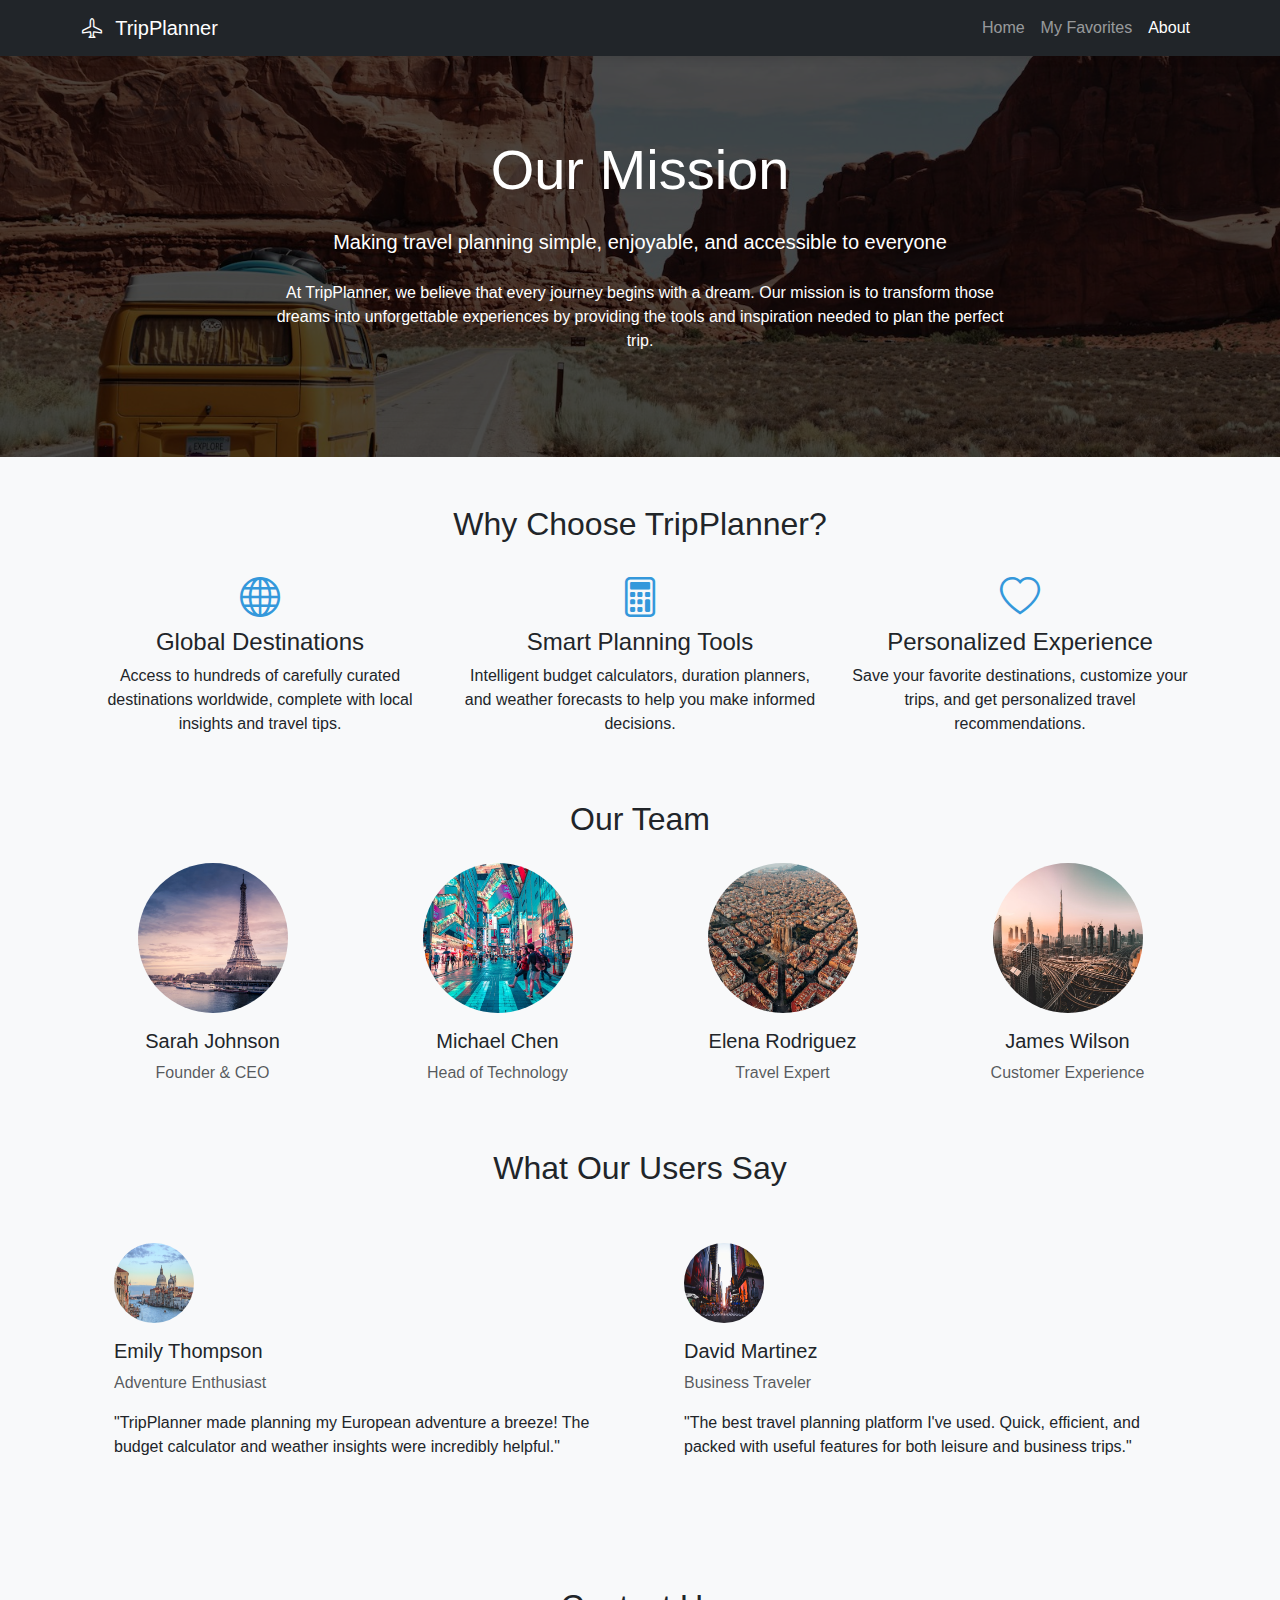
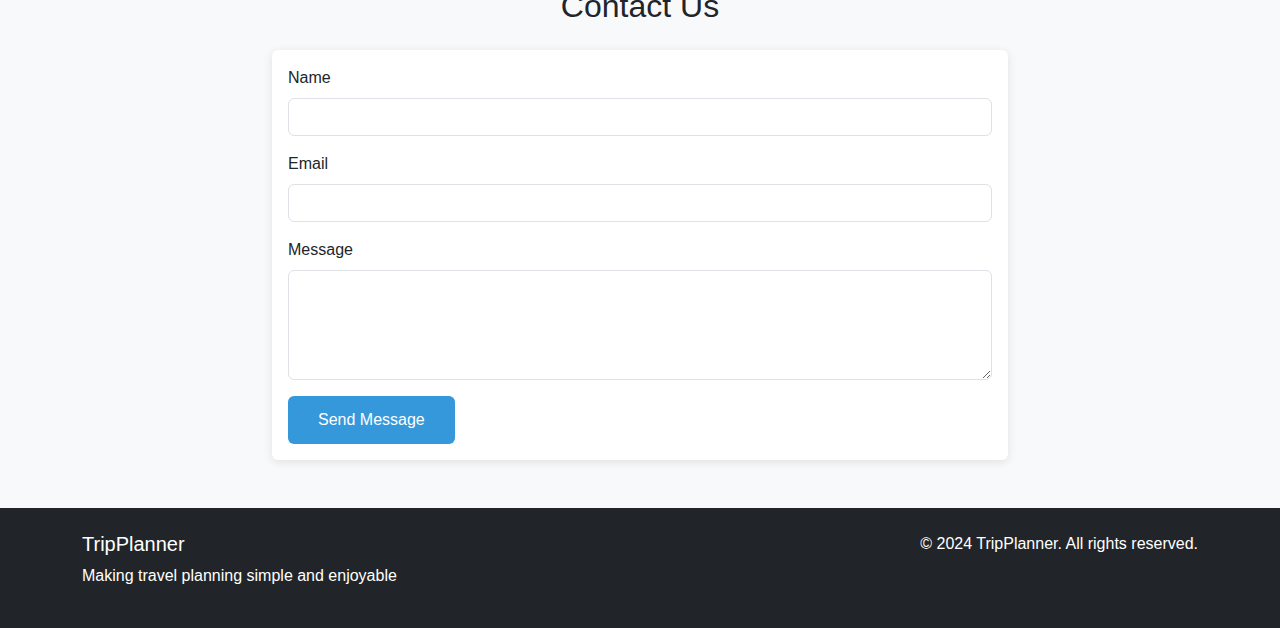
==== about.html @ c799d7e2 "commit" ====
<!DOCTYPE html>
<html lang="en">
<head>
    <meta charset="UTF-8">
    <meta name="viewport" content="width=device-width, initial-scale=1.0">
    <title>About TripPlanner - Your Travel Planning Partner</title>
    <link href="https://cdn.jsdelivr.net/npm/bootstrap@5.3.0/dist/css/bootstrap.min.css" rel="stylesheet">
    <link rel="stylesheet" href="https://cdn.jsdelivr.net/npm/bootstrap-icons@1.7.2/font/bootstrap-icons.css">
    <link rel="stylesheet" href="styles.css">
    <style>
        .feature-icon {
            font-size: 2.5rem;
            color: #3498db;
            margin-bottom: 1rem;
        }
        .team-member img {
            width: 150px;
            height: 150px;
            border-radius: 50%;
            object-fit: cover;
            margin-bottom: 1rem;
        }
        .testimonial {
            background-color: #f8f9fa;
            border-radius: 10px;
            padding: 2rem;
            margin-bottom: 2rem;
        }
        .testimonial img {
            width: 80px;
            height: 80px;
            border-radius: 50%;
            margin-bottom: 1rem;
        }
        .mission-section {
            background: linear-gradient(rgba(0, 0, 0, 0.7), rgba(0, 0, 0, 0.7)),
                        url('images/hero.jpg');
            background-size: cover;
            background-position: center;
            color: white;
            padding: 5rem 0;
            margin-bottom: 3rem;
        }
    </style>
</head>
<body>
    <nav class="navbar navbar-expand-lg navbar-dark bg-dark">
        <div class="container">
            <a class="navbar-brand" href="index.html"><i class="bi bi-airplane"></i> TripPlanner</a>
            <button class="navbar-toggler" type="button" data-bs-toggle="collapse" data-bs-target="#navbarNav">
                <span class="navbar-toggler-icon"></span>
            </button>
            <div class="collapse navbar-collapse" id="navbarNav">
                <ul class="navbar-nav ms-auto">
                    <li class="nav-item"><a class="nav-link" href="index.html">Home</a></li>
                    <li class="nav-item"><a class="nav-link" href="#" id="favoritesBtn">My Favorites</a></li>
                    <li class="nav-item"><a class="nav-link active" href="about.html">About</a></li>
                </ul>
            </div>
        </div>
    </nav>

    <div class="mission-section">
        <div class="container text-center">
            <h1 class="display-4 mb-4">Our Mission</h1>
            <p class="lead mb-4">Making travel planning simple, enjoyable, and accessible to everyone</p>
            <div class="row justify-content-center">
                <div class="col-md-8">
                    <p class="mb-4">At TripPlanner, we believe that every journey begins with a dream. Our mission is to transform those dreams into unforgettable experiences by providing the tools and inspiration needed to plan the perfect trip.</p>
                </div>
            </div>
        </div>
    </div>

    <div class="container my-5">
        <section class="mb-5">
            <h2 class="text-center mb-4">Why Choose TripPlanner?</h2>
            <div class="row g-4">
                <div class="col-md-4">
                    <div class="text-center">
                        <i class="bi bi-globe feature-icon"></i>
                        <h4>Global Destinations</h4>
                        <p>Access to hundreds of carefully curated destinations worldwide, complete with local insights and travel tips.</p>
                    </div>
                </div>
                <div class="col-md-4">
                    <div class="text-center">
                        <i class="bi bi-calculator feature-icon"></i>
                        <h4>Smart Planning Tools</h4>
                        <p>Intelligent budget calculators, duration planners, and weather forecasts to help you make informed decisions.</p>
                    </div>
                </div>
                <div class="col-md-4">
                    <div class="text-center">
                        <i class="bi bi-heart feature-icon"></i>
                        <h4>Personalized Experience</h4>
                        <p>Save your favorite destinations, customize your trips, and get personalized travel recommendations.</p>
                    </div>
                </div>
            </div>
        </section>

        <section class="mb-5">
            <h2 class="text-center mb-4">Our Team</h2>
            <div class="row g-4">
                <div class="col-md-3">
                    <div class="text-center team-member">
                        <img src="images/paris.jpg" alt="Sarah Johnson">
                        <h5>Sarah Johnson</h5>
                        <p class="text-muted">Founder & CEO</p>
                    </div>
                </div>
                <div class="col-md-3">
                    <div class="text-center team-member">
                        <img src="images/tokyo.jpg" alt="Michael Chen">
                        <h5>Michael Chen</h5>
                        <p class="text-muted">Head of Technology</p>
                    </div>
                </div>
                <div class="col-md-3">
                    <div class="text-center team-member">
                        <img src="images/barcelona.jpg" alt="Elena Rodriguez">
                        <h5>Elena Rodriguez</h5>
                        <p class="text-muted">Travel Expert</p>
                    </div>
                </div>
                <div class="col-md-3">
                    <div class="text-center team-member">
                        <img src="images/dubai.jpg" alt="James Wilson">
                        <h5>James Wilson</h5>
                        <p class="text-muted">Customer Experience</p>
                    </div>
                </div>
            </div>
        </section>

        <section class="mb-5">
            <h2 class="text-center mb-4">What Our Users Say</h2>
            <div class="row">
                <div class="col-md-6">
                    <div class="testimonial">
                        <img src="images/venice.jpg" alt="User 1">
                        <h5>Emily Thompson</h5>
                        <p class="text-muted">Adventure Enthusiast</p>
                        <p>"TripPlanner made planning my European adventure a breeze! The budget calculator and weather insights were incredibly helpful."</p>
                    </div>
                </div>
                <div class="col-md-6">
                    <div class="testimonial">
                        <img src="images/newyork.jpg" alt="User 2">
                        <h5>David Martinez</h5>
                        <p class="text-muted">Business Traveler</p>
                        <p>"The best travel planning platform I've used. Quick, efficient, and packed with useful features for both leisure and business trips."</p>
                    </div>
                </div>
            </div>
        </section>

        <section class="mb-5">
            <h2 class="text-center mb-4">Contact Us</h2>
            <div class="row justify-content-center">
                <div class="col-md-8">
                    <div class="card">
                        <div class="card-body">
                            <form id="contactForm">
                                <div class="mb-3">
                                    <label for="name" class="form-label">Name</label>
                                    <input type="text" class="form-control" id="name" required>
                                </div>
                                <div class="mb-3">
                                    <label for="email" class="form-label">Email</label>
                                    <input type="email" class="form-control" id="email" required>
                                </div>
                                <div class="mb-3">
                                    <label for="message" class="form-label">Message</label>
                                    <textarea class="form-control" id="message" rows="4" required></textarea>
                                </div>
                                <button type="submit" class="btn btn-primary">Send Message</button>
                            </form>
                        </div>
                    </div>
                </div>
            </div>
        </section>
    </div>

    <footer class="bg-dark text-white py-4">
        <div class="container">
            <div class="row">
                <div class="col-md-6">
                    <h5>TripPlanner</h5>
                    <p>Making travel planning simple and enjoyable</p>
                </div>
                <div class="col-md-6 text-md-end">
                    <p>© 2024 TripPlanner. All rights reserved.</p>
                </div>
            </div>
        </div>
    </footer>

    <script src="https://cdn.jsdelivr.net/npm/bootstrap@5.3.0/dist/js/bootstrap.bundle.min.js"></script>
    <script>
        document.getElementById('contactForm').addEventListener('submit', function(e) {
            e.preventDefault();
            alert('Thank you for your message! We will get back to you soon.');
            this.reset();
        });
    </script>
</body>
</html>
---- styles.css ----
body {
    font-family: 'Segoe UI', Tahoma, Geneva, Verdana, sans-serif;
    background-color: #f8f9fa;
}

.hero-section {
    background: linear-gradient(rgba(0, 0, 0, 0.6), rgba(0, 0, 0, 0.6)), 
                url('images/hero.jpg');
    background-size: cover;
    background-position: center;
    color: white;
    padding: 100px 0;
    margin-bottom: 30px;
}

.hero-section h1 {
    font-size: 3.5rem;
    font-weight: bold;
    margin-bottom: 20px;
}

.hero-section .lead {
    font-size: 1.5rem;
    margin-bottom: 30px;
}

.search-box {
    backdrop-filter: blur(10px);
    background-color: rgba(255, 255, 255, 0.9) !important;
}

.card {
    border: none;
    box-shadow: 0 2px 10px rgba(0, 0, 0, 0.1);
    transition: transform 0.2s;
}

.card:hover {
    transform: translateY(-5px);
}

.card-title {
    color: #2c3e50;
    margin-bottom: 20px;
}

.card-title i {
    margin-right: 10px;
    color: #3498db;
}

.btn-primary {
    background-color: #3498db;
    border: none;
    padding: 12px 30px;
}

.btn-primary:hover {
    background-color: #2980b9;
}

.navbar {
    box-shadow: 0 2px 10px rgba(0, 0, 0, 0.1);
}

.navbar-brand i {
    margin-right: 8px;
}

.destination-card {
    cursor: pointer;
    margin-bottom: 20px;
    position: relative;
}

.destination-card img {
    height: 200px;
    object-fit: cover;
    width: 100%;
}

.destination-card .favorite-btn {
    position: absolute;
    top: 10px;
    right: 10px;
    background: rgba(255, 255, 255, 0.9);
    border: none;
    border-radius: 50%;
    width: 36px;
    height: 36px;
    display: flex;
    align-items: center;
    justify-content: center;
    cursor: pointer;
    transition: all 0.2s;
}

.destination-card .favorite-btn:hover {
    background: white;
    transform: scale(1.1);
}

.destination-card .favorite-btn i {
    color: #e74c3c;
    font-size: 1.2rem;
}

.view-toggle .btn {
    padding: 0.25rem 0.5rem;
}

.view-toggle .btn.active {
    background-color: #3498db;
    color: white;
}

.list-view .destination-card {
    display: flex;
    margin-bottom: 1rem;
}

.list-view .destination-card img {
    width: 200px;
    height: 150px;
}

.list-view .card-body {
    flex: 1;
}

.weather-info {
    background-color: #f8f9fa;
    padding: 0.5rem;
    border-radius: 4px;
    margin-top: 0.5rem;
}

.weather-info i {
    font-size: 1.2rem;
    margin-right: 0.5rem;
}

footer {
    margin-top: auto;
}

@media (max-width: 768px) {
    .hero-section h1 {
        font-size: 2.5rem;
    }
    
    .hero-section .lead {
        font-size: 1.2rem;
    }

    .list-view .destination-card {
        flex-direction: column;
    }

    .list-view .destination-card img {
        width: 100%;
        height: 200px;
    }
}
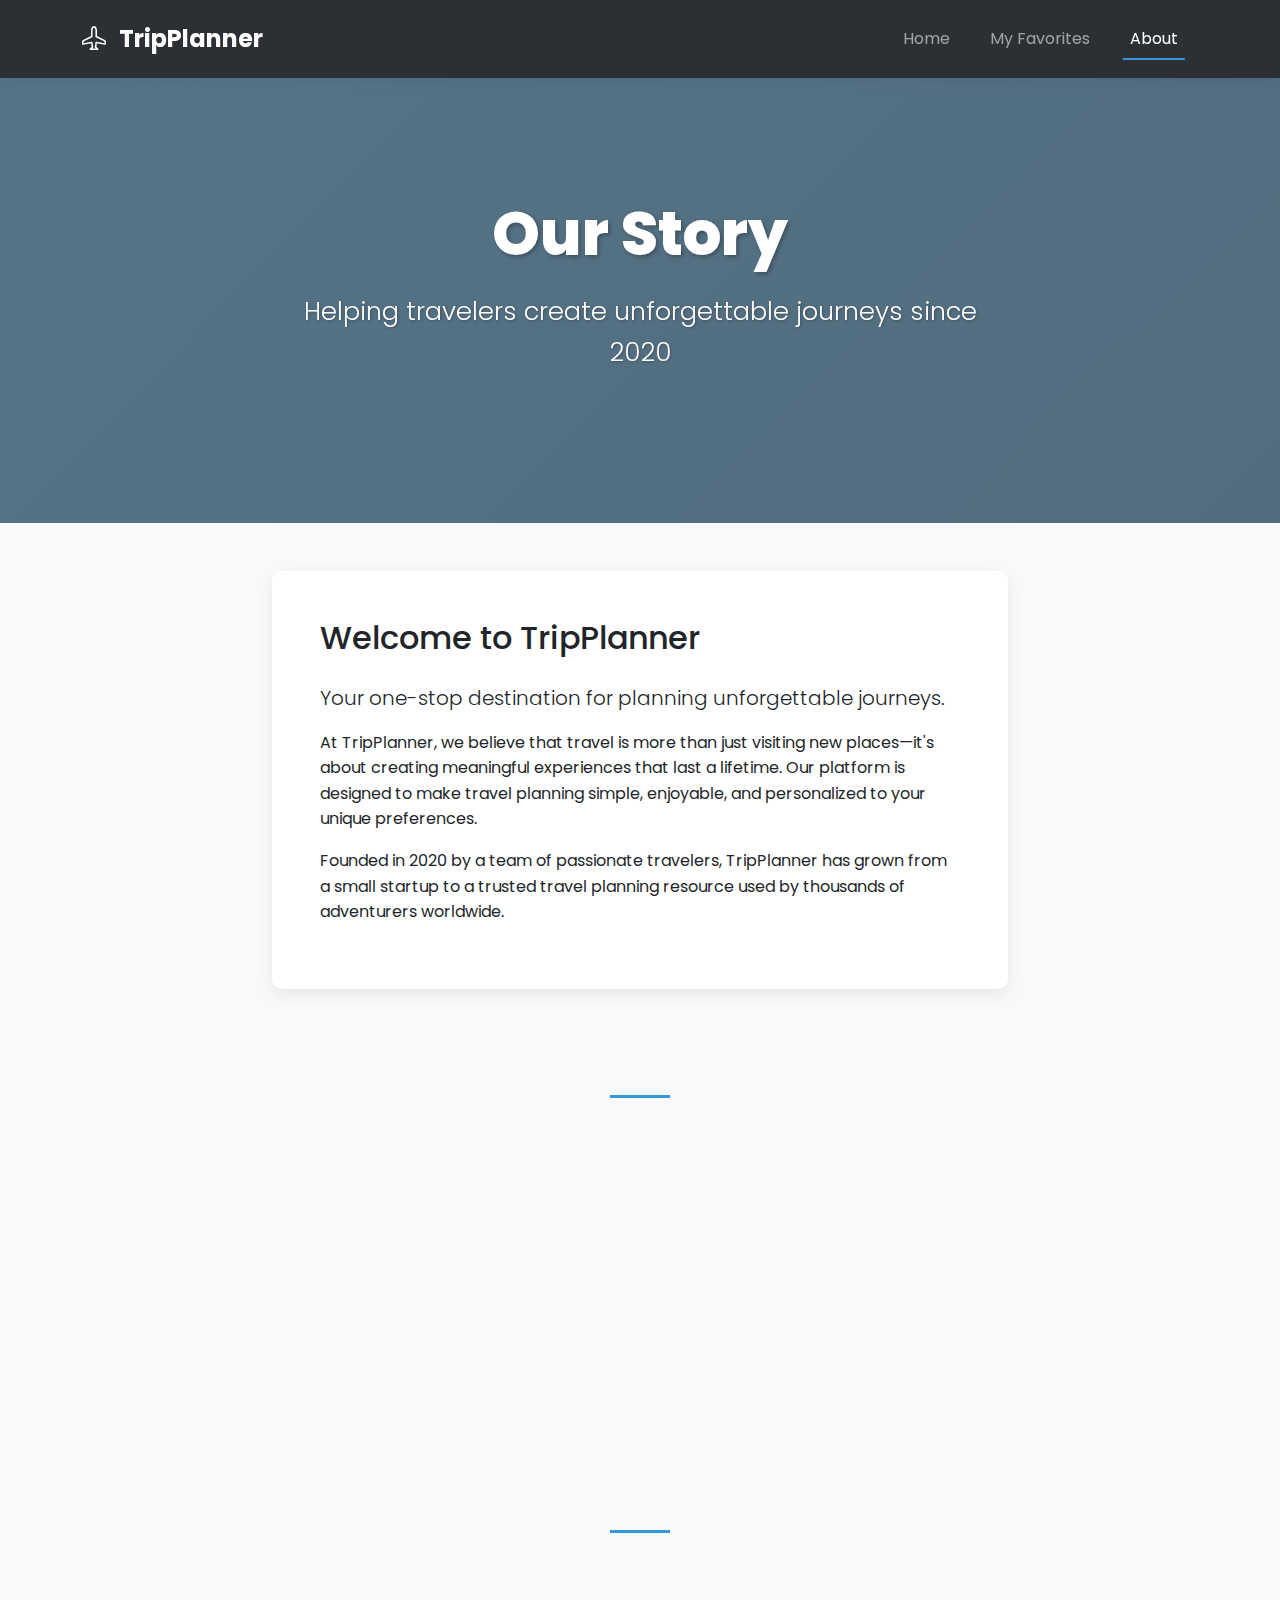
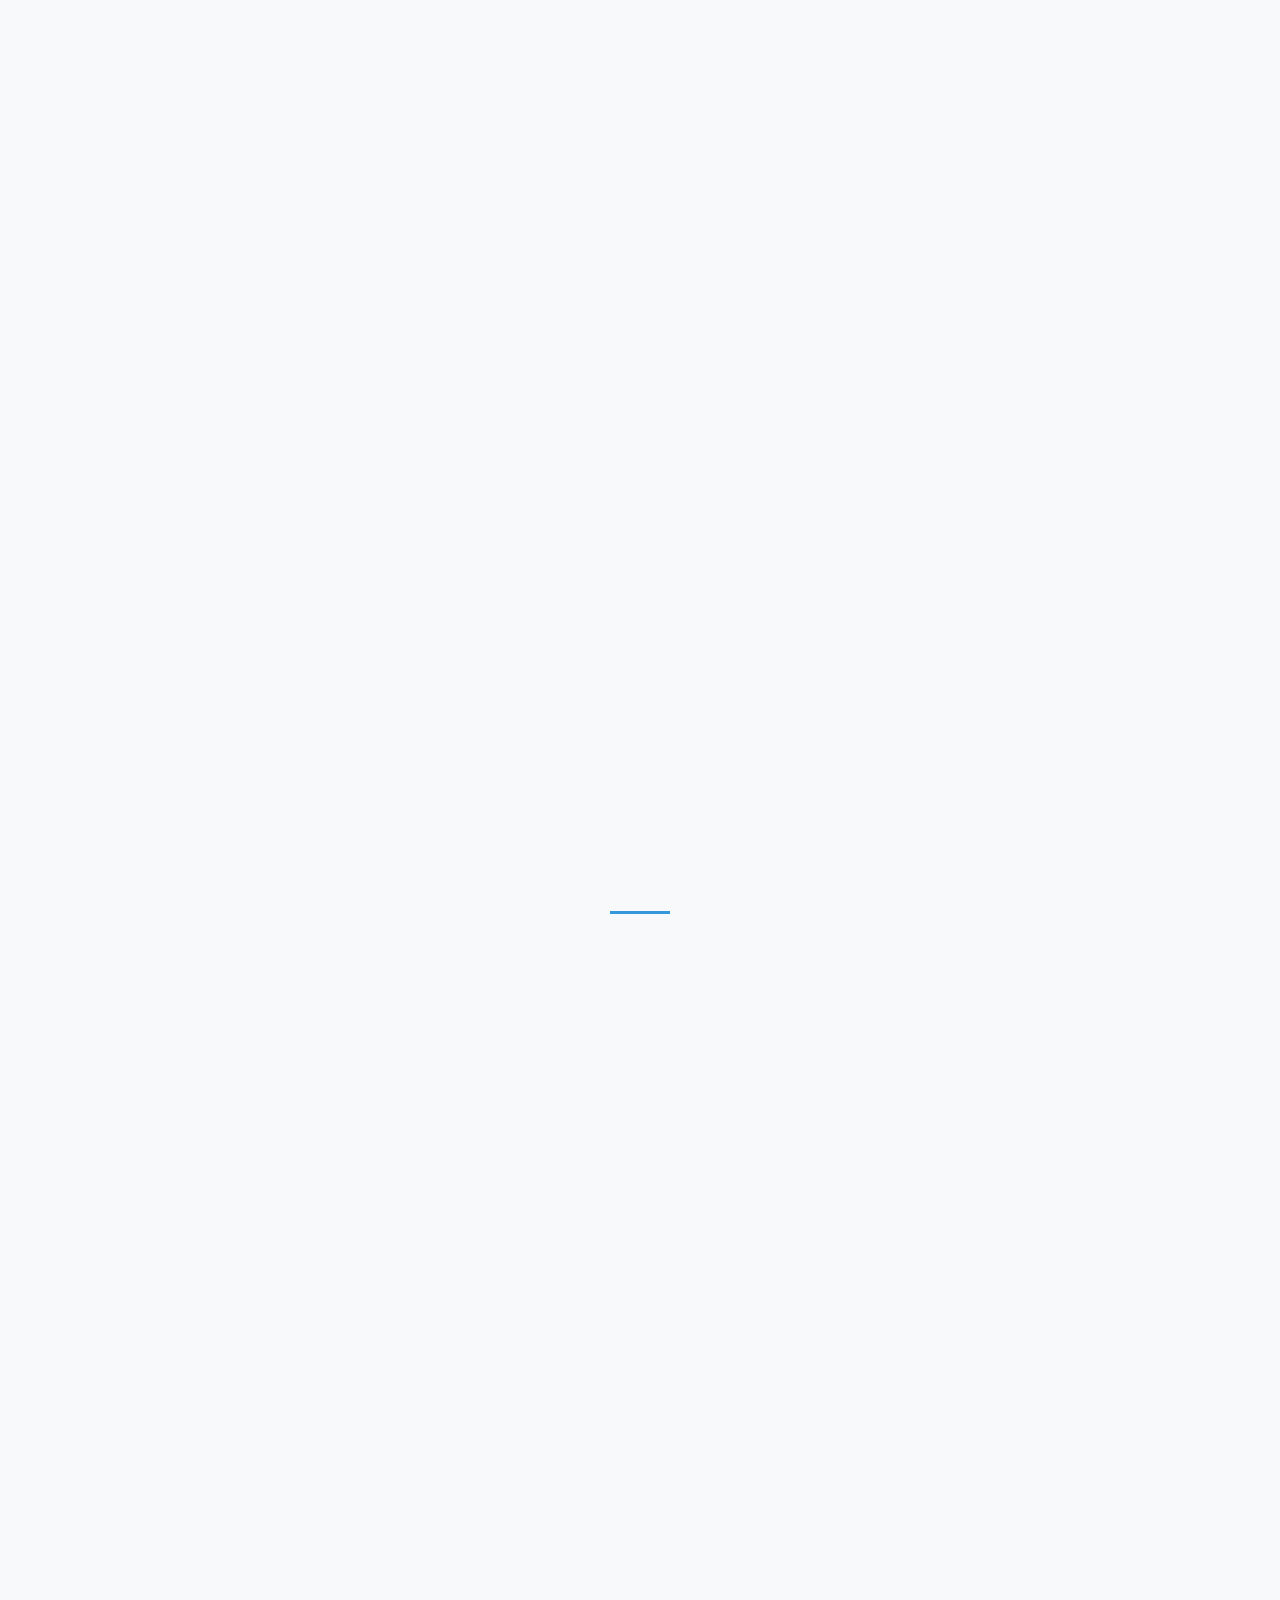
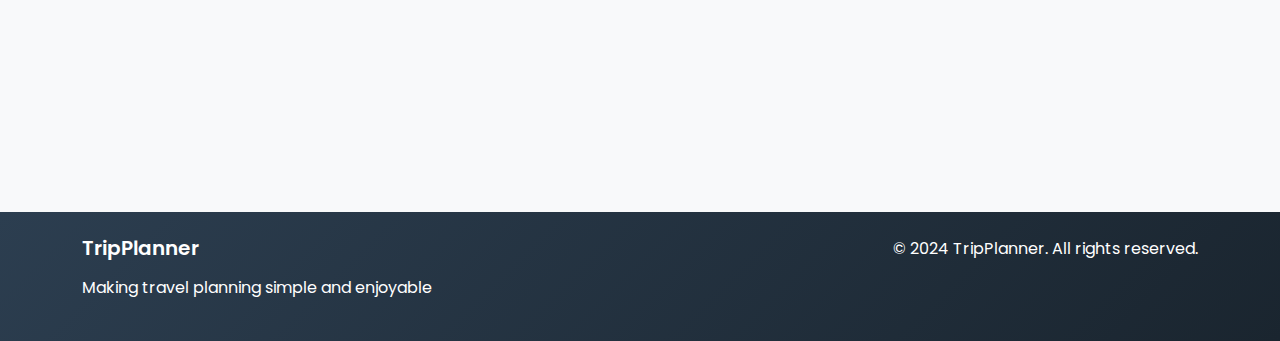
==== commit 37f39e94: "Add explore data and enhance index with new styles and links" ====
--- a/about.html
+++ b/about.html
@@ -3,45 +3,14 @@
 <head>
     <meta charset="UTF-8">
     <meta name="viewport" content="width=device-width, initial-scale=1.0">
-    <title>About TripPlanner - Your Travel Planning Partner</title>
+    <title>About TripPlanner - Our Story</title>
+    <link rel="preconnect" href="https://fonts.googleapis.com">
+    <link rel="preconnect" href="https://fonts.gstatic.com" crossorigin>
+    <link href="https://fonts.googleapis.com/css2?family=Poppins:wght@300;400;500;600;700;800&display=swap" rel="stylesheet">
     <link href="https://cdn.jsdelivr.net/npm/bootstrap@5.3.0/dist/css/bootstrap.min.css" rel="stylesheet">
     <link rel="stylesheet" href="https://cdn.jsdelivr.net/npm/bootstrap-icons@1.7.2/font/bootstrap-icons.css">
     <link rel="stylesheet" href="styles.css">
-    <style>
-        .feature-icon {
-            font-size: 2.5rem;
-            color: #3498db;
-            margin-bottom: 1rem;
-        }
-        .team-member img {
-            width: 150px;
-            height: 150px;
-            border-radius: 50%;
-            object-fit: cover;
-            margin-bottom: 1rem;
-        }
-        .testimonial {
-            background-color: #f8f9fa;
-            border-radius: 10px;
-            padding: 2rem;
-            margin-bottom: 2rem;
-        }
-        .testimonial img {
-            width: 80px;
-            height: 80px;
-            border-radius: 50%;
-            margin-bottom: 1rem;
-        }
-        .mission-section {
-            background: linear-gradient(rgba(0, 0, 0, 0.7), rgba(0, 0, 0, 0.7)),
-                        url('images/hero.jpg');
-            background-size: cover;
-            background-position: center;
-            color: white;
-            padding: 5rem 0;
-            margin-bottom: 3rem;
-        }
-    </style>
+    <link rel="stylesheet" href="about.css">
 </head>
 <body>
     <nav class="navbar navbar-expand-lg navbar-dark bg-dark">
@@ -60,131 +29,194 @@
         </div>
     </nav>
 
-    <div class="mission-section">
-        <div class="container text-center">
-            <h1 class="display-4 mb-4">Our Mission</h1>
-            <p class="lead mb-4">Making travel planning simple, enjoyable, and accessible to everyone</p>
-            <div class="row justify-content-center">
-                <div class="col-md-8">
-                    <p class="mb-4">At TripPlanner, we believe that every journey begins with a dream. Our mission is to transform those dreams into unforgettable experiences by providing the tools and inspiration needed to plan the perfect trip.</p>
+    <div class="about-hero">
+        <div class="container">
+            <div class="row align-items-center min-vh-50">
+                <div class="col-md-8 mx-auto text-center">
+                    <h1 class="animate-on-scroll">Our Story</h1>
+                    <p class="lead animate-on-scroll">Helping travelers create unforgettable journeys since 2020</p>
                 </div>
             </div>
         </div>
     </div>
 
     <div class="container my-5">
-        <section class="mb-5">
-            <h2 class="text-center mb-4">Why Choose TripPlanner?</h2>
-            <div class="row g-4">
-                <div class="col-md-4">
-                    <div class="text-center">
-                        <i class="bi bi-globe feature-icon"></i>
-                        <h4>Global Destinations</h4>
-                        <p>Access to hundreds of carefully curated destinations worldwide, complete with local insights and travel tips.</p>
-                    </div>
-                </div>
-                <div class="col-md-4">
-                    <div class="text-center">
-                        <i class="bi bi-calculator feature-icon"></i>
-                        <h4>Smart Planning Tools</h4>
-                        <p>Intelligent budget calculators, duration planners, and weather forecasts to help you make informed decisions.</p>
-                    </div>
-                </div>
-                <div class="col-md-4">
-                    <div class="text-center">
-                        <i class="bi bi-heart feature-icon"></i>
-                        <h4>Personalized Experience</h4>
-                        <p>Save your favorite destinations, customize your trips, and get personalized travel recommendations.</p>
-                    </div>
-                </div>
-            </div>
-        </section>
-
-        <section class="mb-5">
-            <h2 class="text-center mb-4">Our Team</h2>
-            <div class="row g-4">
-                <div class="col-md-3">
-                    <div class="text-center team-member">
-                        <img src="images/paris.jpg" alt="Sarah Johnson">
-                        <h5>Sarah Johnson</h5>
-                        <p class="text-muted">Founder & CEO</p>
-                    </div>
-                </div>
-                <div class="col-md-3">
-                    <div class="text-center team-member">
-                        <img src="images/tokyo.jpg" alt="Michael Chen">
-                        <h5>Michael Chen</h5>
-                        <p class="text-muted">Head of Technology</p>
-                    </div>
-                </div>
-                <div class="col-md-3">
-                    <div class="text-center team-member">
-                        <img src="images/barcelona.jpg" alt="Elena Rodriguez">
-                        <h5>Elena Rodriguez</h5>
-                        <p class="text-muted">Travel Expert</p>
-                    </div>
-                </div>
-                <div class="col-md-3">
-                    <div class="text-center team-member">
-                        <img src="images/dubai.jpg" alt="James Wilson">
-                        <h5>James Wilson</h5>
-                        <p class="text-muted">Customer Experience</p>
-                    </div>
-                </div>
-            </div>
-        </section>
-
-        <section class="mb-5">
-            <h2 class="text-center mb-4">What Our Users Say</h2>
-            <div class="row">
-                <div class="col-md-6">
-                    <div class="testimonial">
-                        <img src="images/venice.jpg" alt="User 1">
-                        <h5>Emily Thompson</h5>
-                        <p class="text-muted">Adventure Enthusiast</p>
-                        <p>"TripPlanner made planning my European adventure a breeze! The budget calculator and weather insights were incredibly helpful."</p>
-                    </div>
-                </div>
-                <div class="col-md-6">
-                    <div class="testimonial">
-                        <img src="images/newyork.jpg" alt="User 2">
-                        <h5>David Martinez</h5>
-                        <p class="text-muted">Business Traveler</p>
-                        <p>"The best travel planning platform I've used. Quick, efficient, and packed with useful features for both leisure and business trips."</p>
-                    </div>
-                </div>
-            </div>
-        </section>
-
-        <section class="mb-5">
-            <h2 class="text-center mb-4">Contact Us</h2>
-            <div class="row justify-content-center">
-                <div class="col-md-8">
-                    <div class="card">
-                        <div class="card-body">
-                            <form id="contactForm">
-                                <div class="mb-3">
-                                    <label for="name" class="form-label">Name</label>
-                                    <input type="text" class="form-control" id="name" required>
-                                </div>
-                                <div class="mb-3">
-                                    <label for="email" class="form-label">Email</label>
-                                    <input type="email" class="form-control" id="email" required>
-                                </div>
-                                <div class="mb-3">
-                                    <label for="message" class="form-label">Message</label>
-                                    <textarea class="form-control" id="message" rows="4" required></textarea>
-                                </div>
-                                <button type="submit" class="btn btn-primary">Send Message</button>
-                            </form>
-                        </div>
-                    </div>
-                </div>
-            </div>
-        </section>
+        <div class="row">
+            <div class="col-lg-8 mx-auto">
+                <div class="card mb-5 animate-on-scroll">
+                    <div class="card-body p-5">
+                        <h2 class="mb-4">Welcome to TripPlanner</h2>
+                        <p class="lead">Your one-stop destination for planning unforgettable journeys.</p>
+                        <p>At TripPlanner, we believe that travel is more than just visiting new places—it's about creating meaningful experiences that last a lifetime. Our platform is designed to make travel planning simple, enjoyable, and personalized to your unique preferences.</p>
+                        <p>Founded in 2020 by a team of passionate travelers, TripPlanner has grown from a small startup to a trusted travel planning resource used by thousands of adventurers worldwide.</p>
+                    </div>
+                </div>
+            </div>
+        </div>
+
+        <div class="row mb-5">
+            <div class="col-12 text-center mb-4">
+                <h2 class="animate-on-scroll">Our Mission</h2>
+                <div class="divider mx-auto"></div>
+            </div>
+            <div class="col-md-6 animate-on-scroll" data-delay="0.2">
+                <div class="mission-card">
+                    <div class="icon-box">
+                        <i class="bi bi-compass"></i>
+                    </div>
+                    <h4>Inspire Exploration</h4>
+                    <p>We aim to inspire people to explore the world, discover new cultures, and step outside their comfort zones.</p>
+                </div>
+            </div>
+            <div class="col-md-6 animate-on-scroll" data-delay="0.4">
+                <div class="mission-card">
+                    <div class="icon-box">
+                        <i class="bi bi-map"></i>
+                    </div>
+                    <h4>Simplify Planning</h4>
+                    <p>We strive to make travel planning accessible to everyone by providing intuitive tools and personalized recommendations.</p>
+                </div>
+            </div>
+        </div>
+
+        <div class="row mb-5">
+            <div class="col-12 text-center mb-4">
+                <h2 class="animate-on-scroll">What We Offer</h2>
+                <div class="divider mx-auto"></div>
+            </div>
+            <div class="col-md-4 animate-on-scroll" data-delay="0.2">
+                <div class="feature-card">
+                    <i class="bi bi-globe2"></i>
+                    <h4>Destination Discovery</h4>
+                    <p>Explore curated lists of popular and off-the-beaten-path destinations worldwide.</p>
+                </div>
+            </div>
+            <div class="col-md-4 animate-on-scroll" data-delay="0.4">
+                <div class="feature-card">
+                    <i class="bi bi-calendar-check"></i>
+                    <h4>Trip Planning Tools</h4>
+                    <p>Organize your itinerary, track expenses, and manage all aspects of your journey.</p>
+                </div>
+            </div>
+            <div class="col-md-4 animate-on-scroll" data-delay="0.6">
+                <div class="feature-card">
+                    <i class="bi bi-heart"></i>
+                    <h4>Personalized Recommendations</h4>
+                    <p>Get tailored suggestions based on your preferences, budget, and travel style.</p>
+                </div>
+            </div>
+        </div>
+
+        <div class="row mb-5">
+            <div class="col-md-6 animate-on-scroll">
+                <img src="images/team.jpg" alt="Our Team" class="img-fluid rounded team-image">
+            </div>
+            <div class="col-md-6 animate-on-scroll" data-delay="0.3">
+                <div class="team-content">
+                    <h2>Meet Our Team</h2>
+                    <p>We're a diverse group of travel enthusiasts, tech experts, and customer experience specialists united by our passion for exploration and innovation.</p>
+                    <p>Our team has collectively visited over 75 countries, giving us firsthand knowledge of what makes a trip truly special. We bring this expertise to TripPlanner to help you create your perfect journey.</p>
+                    <p>From seasoned backpackers to luxury travelers, our team's varied experiences ensure we understand the needs of all types of adventurers.</p>
+                </div>
+            </div>
+        </div>
+
+        <div class="row testimonials-section">
+            <div class="col-12 text-center mb-4">
+                <h2 class="animate-on-scroll">What Our Users Say</h2>
+                <div class="divider mx-auto"></div>
+            </div>
+            <div class="col-md-4 animate-on-scroll" data-delay="0.2">
+                <div class="testimonial-card">
+                    <div class="quote-icon"><i class="bi bi-quote"></i></div>
+                    <p>"TripPlanner made organizing our family vacation to Europe so much easier. The budget calculator was especially helpful!"</p>
+                    <div class="testimonial-author">
+                        <img src="images/user1.jpg" alt="Sarah M." class="rounded-circle">
+                        <div>
+                            <h5>Sarah M.</h5>
+                            <small>Family Traveler</small>
+                        </div>
+                    </div>
+                </div>
+            </div>
+            <div class="col-md-4 animate-on-scroll" data-delay="0.4">
+                <div class="testimonial-card">
+                    <div class="quote-icon"><i class="bi bi-quote"></i></div>
+                    <p>"As a solo traveler, I appreciate the detailed safety information and local tips that TripPlanner provides for each destination."</p>
+                    <div class="testimonial-author">
+                        <img src="images/user2.jpg" alt="James L." class="rounded-circle">
+                        <div>
+                            <h5>James L.</h5>
+                            <small>Solo Adventurer</small>
+                        </div>
+                    </div>
+                </div>
+            </div>
+            <div class="col-md-4 animate-on-scroll" data-delay="0.6">
+                <div class="testimonial-card">
+                    <div class="quote-icon"><i class="bi bi-quote"></i></div>
+                    <p>"We used TripPlanner for our honeymoon and discovered amazing places we wouldn't have found otherwise. Highly recommend!"</p>
+                    <div class="testimonial-author">
+                        <img src="images/user3.jpg" alt="Elena & David" class="rounded-circle">
+                        <div>
+                            <h5>Elena & David</h5>
+                            <small>Couple Travelers</small>
+                        </div>
+                    </div>
+                </div>
+            </div>
+        </div>
+
+        <div class="row contact-section">
+            <div class="col-lg-8 mx-auto text-center animate-on-scroll">
+                <h2>Get in Touch</h2>
+                <div class="divider mx-auto"></div>
+                <p class="lead mb-5">Have questions or suggestions? We'd love to hear from you!</p>
+                <div class="row">
+                    <div class="col-md-4">
+                        <div class="contact-item">
+                            <i class="bi bi-envelope"></i>
+                            <h5>Email Us</h5>
+                            <p>info@tripplanner.com</p>
+                        </div>
+                    </div>
+                    <div class="col-md-4">
+                        <div class="contact-item">
+                            <i class="bi bi-telephone"></i>
+                            <h5>Call Us</h5>
+                            <p>+1 (555) 123-4567</p>
+                        </div>
+                    </div>
+                    <div class="col-md-4">
+                        <div class="contact-item">
+                            <i class="bi bi-geo-alt"></i>
+                            <h5>Visit Us</h5>
+                            <p>123 Travel Street<br>San Francisco, CA 94103</p>
+                        </div>
+                    </div>
+                </div>
+            </div>
+        </div>
     </div>
 
-    <footer class="bg-dark text-white py-4">
+    <!-- Favorites Modal -->
+    <div class="modal fade" id="favoritesModal" tabindex="-1">
+        <div class="modal-dialog modal-lg">
+            <div class="modal-content">
+                <div class="modal-header">
+                    <h5 class="modal-title">My Favorite Destinations</h5>
+                    <button type="button" class="btn-close" data-bs-dismiss="modal"></button>
+                </div>
+                <div class="modal-body">
+                    <div class="row" id="favoritesList">
+                        <!-- Favorites will be displayed here -->
+                    </div>
+                </div>
+            </div>
+        </div>
+    </div>
+
+    <footer class="bg-dark text-white py-4 mt-5">
         <div class="container">
             <div class="row">
                 <div class="col-md-6">
@@ -199,12 +231,6 @@
     </footer>
 
     <script src="https://cdn.jsdelivr.net/npm/bootstrap@5.3.0/dist/js/bootstrap.bundle.min.js"></script>
-    <script>
-        document.getElementById('contactForm').addEventListener('submit', function(e) {
-            e.preventDefault();
-            alert('Thank you for your message! We will get back to you soon.');
-            this.reset();
-        });
-    </script>
+    <script src="about.js"></script>
 </body>
 </html> --- a/styles.css
+++ b/styles.css
@@ -1,47 +1,168 @@
 body {
-    font-family: 'Segoe UI', Tahoma, Geneva, Verdana, sans-serif;
+    font-family: 'Poppins', 'Segoe UI', Tahoma, Geneva, Verdana, sans-serif;
     background-color: #f8f9fa;
-}
-
+    color: #333;
+    line-height: 1.6;
+    overflow-x: hidden;
+    scroll-behavior: smooth;
+}
+
+/* Custom scrollbar */
+::-webkit-scrollbar {
+    width: 8px;
+}
+
+::-webkit-scrollbar-track {
+    background: #f1f1f1;
+}
+
+::-webkit-scrollbar-thumb {
+    background: #3498db;
+    border-radius: 10px;
+}
+
+::-webkit-scrollbar-thumb:hover {
+    background: #2980b9;
+}
+
+/* Navbar styling */
+.navbar {
+    box-shadow: 0 2px 15px rgba(0, 0, 0, 0.1);
+    padding: 15px 0;
+    transition: all 0.3s ease;
+    background: rgba(33, 37, 41, 0.95) !important;
+    backdrop-filter: blur(10px);
+    -webkit-backdrop-filter: blur(10px);
+}
+
+.navbar.scrolled {
+    padding: 10px 0;
+    background: rgba(33, 37, 41, 0.98) !important;
+}
+
+.navbar-brand {
+    font-weight: 700;
+    font-size: 1.5rem;
+    transition: all 0.3s ease;
+}
+
+.navbar-brand i {
+    margin-right: 8px;
+    transition: transform 0.3s ease;
+}
+
+.navbar-brand:hover i {
+    transform: rotate(15deg);
+}
+
+.nav-link {
+    position: relative;
+    margin: 0 5px;
+    padding: 8px 15px !important;
+    transition: all 0.3s ease;
+}
+
+.nav-link::after {
+    content: '';
+    position: absolute;
+    width: 0;
+    height: 2px;
+    bottom: 0;
+    left: 50%;
+    background-color: #3498db;
+    transition: all 0.3s ease;
+    transform: translateX(-50%);
+}
+
+.nav-link:hover::after,
+.nav-link.active::after {
+    width: 80%;
+}
+
+/* Hero section */
 .hero-section {
-    background: linear-gradient(rgba(0, 0, 0, 0.6), rgba(0, 0, 0, 0.6)), 
+    background: linear-gradient(rgba(0, 0, 0, 0.5), rgba(0, 0, 0, 0.5)), 
                 url('images/hero.jpg');
     background-size: cover;
     background-position: center;
+    background-attachment: fixed;
     color: white;
-    padding: 100px 0;
+    padding: 120px 0;
+    margin-bottom: 40px;
+    position: relative;
+    overflow: hidden;
+}
+
+.hero-section::before {
+    content: '';
+    position: absolute;
+    top: 0;
+    left: 0;
+    width: 100%;
+    height: 100%;
+    background: linear-gradient(135deg, rgba(52, 152, 219, 0.3) 0%, rgba(41, 128, 185, 0.3) 100%);
+}
+
+.hero-section h1 {
+    font-size: 3.8rem;
+    font-weight: 800;
+    margin-bottom: 20px;
+    text-shadow: 2px 2px 4px rgba(0, 0, 0, 0.3);
+    animation: fadeInUp 1s ease;
+}
+
+.hero-section .lead {
+    font-size: 1.6rem;
     margin-bottom: 30px;
-}
-
-.hero-section h1 {
-    font-size: 3.5rem;
-    font-weight: bold;
-    margin-bottom: 20px;
-}
-
-.hero-section .lead {
-    font-size: 1.5rem;
-    margin-bottom: 30px;
+    text-shadow: 1px 1px 3px rgba(0, 0, 0, 0.3);
+    animation: fadeInUp 1s ease 0.2s;
+    animation-fill-mode: both;
+}
+
+.hero-section .btn-lg {
+    animation: fadeInUp 1s ease 0.4s;
+    animation-fill-mode: both;
+    transition: all 0.3s ease;
+    box-shadow: 0 4px 15px rgba(52, 152, 219, 0.4);
+}
+
+.hero-section .btn-lg:hover {
+    transform: translateY(-3px);
+    box-shadow: 0 6px 20px rgba(52, 152, 219, 0.6);
 }
 
 .search-box {
     backdrop-filter: blur(10px);
     background-color: rgba(255, 255, 255, 0.9) !important;
-}
-
+    border-radius: 10px !important;
+    box-shadow: 0 10px 30px rgba(0, 0, 0, 0.15);
+    animation: fadeInUp 1s ease 0.6s;
+    animation-fill-mode: both;
+    transition: all 0.3s ease;
+}
+
+.search-box:hover {
+    box-shadow: 0 15px 40px rgba(0, 0, 0, 0.2);
+}
+
+/* Cards styling */
 .card {
     border: none;
-    box-shadow: 0 2px 10px rgba(0, 0, 0, 0.1);
-    transition: transform 0.2s;
+    border-radius: 10px;
+    box-shadow: 0 5px 15px rgba(0, 0, 0, 0.08);
+    transition: all 0.3s ease;
+    overflow: hidden;
 }
 
 .card:hover {
-    transform: translateY(-5px);
+    transform: translateY(-8px);
+    box-shadow: 0 15px 30px rgba(0, 0, 0, 0.12);
 }
 
 .card-title {
     color: #2c3e50;
     margin-bottom: 20px;
+    font-weight: 600;
 }
 
 .card-title i {
@@ -53,75 +174,160 @@
     background-color: #3498db;
     border: none;
     padding: 12px 30px;
+    border-radius: 50px;
+    font-weight: 500;
+    letter-spacing: 0.5px;
+    transition: all 0.3s ease;
+    box-shadow: 0 4px 10px rgba(52, 152, 219, 0.3);
 }
 
 .btn-primary:hover {
     background-color: #2980b9;
-}
-
-.navbar {
-    box-shadow: 0 2px 10px rgba(0, 0, 0, 0.1);
-}
-
-.navbar-brand i {
-    margin-right: 8px;
-}
-
+    transform: translateY(-2px);
+    box-shadow: 0 6px 15px rgba(52, 152, 219, 0.4);
+}
+
+.btn-outline-primary {
+    border-color: #3498db;
+    color: #3498db;
+    border-radius: 50px;
+    transition: all 0.3s ease;
+}
+
+.btn-outline-primary:hover {
+    background-color: #3498db;
+    color: white;
+    box-shadow: 0 4px 10px rgba(52, 152, 219, 0.3);
+}
+
+/* Form controls */
+.form-control {
+    border-radius: 8px;
+    padding: 12px 15px;
+    border: 1px solid #e0e0e0;
+    transition: all 0.3s ease;
+}
+
+.form-control:focus {
+    box-shadow: 0 0 0 3px rgba(52, 152, 219, 0.2);
+    border-color: #3498db;
+}
+
+.form-select {
+    border-radius: 8px;
+    padding: 12px 15px;
+    height: auto;
+    border: 1px solid #e0e0e0;
+    transition: all 0.3s ease;
+}
+
+.form-select:focus {
+    box-shadow: 0 0 0 3px rgba(52, 152, 219, 0.2);
+    border-color: #3498db;
+}
+
+/* Focused form elements */
+.focused {
+    transition: all 0.3s ease;
+}
+
+.focused label {
+    color: #3498db;
+    font-weight: 500;
+}
+
+.focused .card {
+    box-shadow: 0 10px 25px rgba(52, 152, 219, 0.15);
+}
+
+/* Destination cards */
 .destination-card {
     cursor: pointer;
-    margin-bottom: 20px;
+    margin-bottom: 25px;
     position: relative;
+    border-radius: 10px;
+    overflow: hidden;
 }
 
 .destination-card img {
-    height: 200px;
+    height: 220px;
     object-fit: cover;
     width: 100%;
+    transition: all 0.5s ease;
+}
+
+.destination-card:hover img {
+    transform: scale(1.05);
+}
+
+.destination-card .card-body {
+    padding: 20px;
 }
 
 .destination-card .favorite-btn {
     position: absolute;
-    top: 10px;
-    right: 10px;
+    top: 15px;
+    right: 15px;
     background: rgba(255, 255, 255, 0.9);
     border: none;
     border-radius: 50%;
-    width: 36px;
-    height: 36px;
+    width: 40px;
+    height: 40px;
     display: flex;
     align-items: center;
     justify-content: center;
     cursor: pointer;
-    transition: all 0.2s;
+    transition: all 0.3s ease;
+    z-index: 10;
+    box-shadow: 0 2px 10px rgba(0, 0, 0, 0.1);
 }
 
 .destination-card .favorite-btn:hover {
     background: white;
-    transform: scale(1.1);
+    transform: scale(1.15);
+    box-shadow: 0 5px 15px rgba(0, 0, 0, 0.15);
 }
 
 .destination-card .favorite-btn i {
     color: #e74c3c;
     font-size: 1.2rem;
+    transition: all 0.3s ease;
+}
+
+.destination-card .favorite-btn:hover i {
+    transform: scale(1.1);
+}
+
+.destination-card .card-text {
+    line-height: 1.8;
+}
+
+.destination-card .card-text i {
+    margin-right: 5px;
+    color: #3498db;
 }
 
 .view-toggle .btn {
     padding: 0.25rem 0.5rem;
+    border-radius: 5px;
+    transition: all 0.3s ease;
 }
 
 .view-toggle .btn.active {
     background-color: #3498db;
     color: white;
+    box-shadow: 0 2px 5px rgba(52, 152, 219, 0.3);
 }
 
 .list-view .destination-card {
     display: flex;
-    margin-bottom: 1rem;
+    margin-bottom: 1.5rem;
 }
 
 .list-view .destination-card img {
-    width: 200px;
-    height: 150px;
+    width: 250px;
+    height: 180px;
+    border-radius: 10px 0 0 10px;
 }
 
 .list-view .card-body {
@@ -130,21 +336,86 @@
 
 .weather-info {
     background-color: #f8f9fa;
-    padding: 0.5rem;
-    border-radius: 4px;
-    margin-top: 0.5rem;
+    padding: 0.8rem;
+    border-radius: 8px;
+    margin-top: 0.8rem;
+    transition: all 0.3s ease;
+}
+
+.weather-info:hover {
+    background-color: #e9ecef;
 }
 
 .weather-info i {
     font-size: 1.2rem;
     margin-right: 0.5rem;
-}
-
+    color: #3498db;
+}
+
+/* Modal styling */
+.modal-content {
+    border: none;
+    border-radius: 15px;
+    box-shadow: 0 10px 30px rgba(0, 0, 0, 0.2);
+    overflow: hidden;
+}
+
+.modal-header {
+    border-bottom: 1px solid rgba(0, 0, 0, 0.05);
+    padding: 20px 25px;
+}
+
+.modal-body {
+    padding: 25px;
+}
+
+.modal-footer {
+    border-top: 1px solid rgba(0, 0, 0, 0.05);
+    padding: 20px 25px;
+}
+
+/* Footer */
 footer {
     margin-top: auto;
-}
-
+    padding: 40px 0;
+    background: linear-gradient(135deg, #2c3e50 0%, #1a252f 100%);
+}
+
+footer h5 {
+    font-weight: 600;
+    margin-bottom: 15px;
+}
+
+/* Animations */
+@keyframes fadeInUp {
+    from {
+        opacity: 0;
+        transform: translateY(20px);
+    }
+    to {
+        opacity: 1;
+        transform: translateY(0);
+    }
+}
+
+@keyframes pulse {
+    0% {
+        transform: scale(1);
+    }
+    50% {
+        transform: scale(1.05);
+    }
+    100% {
+        transform: scale(1);
+    }
+}
+
+/* Responsive styles */
 @media (max-width: 768px) {
+    .hero-section {
+        padding: 80px 0;
+    }
+    
     .hero-section h1 {
         font-size: 2.5rem;
     }
@@ -160,5 +431,54 @@
     .list-view .destination-card img {
         width: 100%;
         height: 200px;
-    }
+        border-radius: 10px 10px 0 0;
+    }
+    
+    .card {
+        margin-bottom: 20px;
+    }
+    
+    .search-box {
+        margin-top: 30px;
+    }
+}
+
+/* Loading animations */
+.loading {
+    position: relative;
+}
+
+.loading::after {
+    content: '';
+    position: absolute;
+    top: 0;
+    left: 0;
+    width: 100%;
+    height: 100%;
+    background-color: rgba(255, 255, 255, 0.7);
+    display: flex;
+    justify-content: center;
+    align-items: center;
+    z-index: 100;
+    border-radius: inherit;
+}
+
+.loading::before {
+    content: '';
+    position: absolute;
+    top: 50%;
+    left: 50%;
+    transform: translate(-50%, -50%);
+    width: 30px;
+    height: 30px;
+    border: 3px solid #f3f3f3;
+    border-top: 3px solid #3498db;
+    border-radius: 50%;
+    z-index: 101;
+    animation: spin 1s linear infinite;
+}
+
+@keyframes spin {
+    0% { transform: translate(-50%, -50%) rotate(0deg); }
+    100% { transform: translate(-50%, -50%) rotate(360deg); }
 } --- a/about.css
+++ b/about.css
@@ -0,0 +1,255 @@
+/* About page specific styles */
+.about-hero {
+    background: linear-gradient(rgba(0, 0, 0, 0.6), rgba(0, 0, 0, 0.6)), 
+                url('images/about-hero.jpg');
+    background-size: cover;
+    background-position: center;
+    background-attachment: fixed;
+    color: white;
+    padding: 120px 0;
+    margin-bottom: 40px;
+    position: relative;
+    overflow: hidden;
+}
+
+.about-hero::before {
+    content: '';
+    position: absolute;
+    top: 0;
+    left: 0;
+    width: 100%;
+    height: 100%;
+    background: linear-gradient(135deg, rgba(52, 152, 219, 0.3) 0%, rgba(41, 128, 185, 0.3) 100%);
+}
+
+.about-hero h1 {
+    font-size: 3.8rem;
+    font-weight: 800;
+    margin-bottom: 20px;
+    text-shadow: 2px 2px 4px rgba(0, 0, 0, 0.3);
+}
+
+.about-hero .lead {
+    font-size: 1.6rem;
+    margin-bottom: 30px;
+    text-shadow: 1px 1px 3px rgba(0, 0, 0, 0.3);
+}
+
+/* Divider */
+.divider {
+    height: 3px;
+    width: 60px;
+    background: #3498db;
+    margin: 20px 0 40px;
+}
+
+/* Mission cards */
+.mission-card {
+    background-color: white;
+    border-radius: 10px;
+    padding: 30px;
+    box-shadow: 0 5px 15px rgba(0, 0, 0, 0.08);
+    height: 100%;
+    transition: all 0.3s ease;
+}
+
+.mission-card:hover {
+    transform: translateY(-10px);
+    box-shadow: 0 15px 30px rgba(0, 0, 0, 0.12);
+}
+
+.mission-card .icon-box {
+    width: 70px;
+    height: 70px;
+    background: #3498db;
+    border-radius: 50%;
+    display: flex;
+    align-items: center;
+    justify-content: center;
+    margin-bottom: 20px;
+}
+
+.mission-card .icon-box i {
+    font-size: 2rem;
+    color: white;
+}
+
+.mission-card h4 {
+    margin-bottom: 15px;
+    color: #2c3e50;
+    font-weight: 600;
+}
+
+/* Feature cards */
+.feature-card {
+    text-align: center;
+    padding: 40px 20px;
+    border-radius: 10px;
+    background-color: white;
+    box-shadow: 0 5px 15px rgba(0, 0, 0, 0.08);
+    height: 100%;
+    transition: all 0.3s ease;
+}
+
+.feature-card:hover {
+    transform: translateY(-10px);
+    box-shadow: 0 15px 30px rgba(0, 0, 0, 0.12);
+}
+
+.feature-card i {
+    font-size: 3rem;
+    color: #3498db;
+    margin-bottom: 20px;
+}
+
+.feature-card h4 {
+    margin-bottom: 15px;
+    color: #2c3e50;
+    font-weight: 600;
+}
+
+/* Team section */
+.team-image {
+    box-shadow: 0 5px 15px rgba(0, 0, 0, 0.1);
+    transition: all 0.3s ease;
+}
+
+.team-image:hover {
+    transform: scale(1.02);
+    box-shadow: 0 10px 25px rgba(0, 0, 0, 0.15);
+}
+
+.team-content {
+    padding: 20px;
+    height: 100%;
+    display: flex;
+    flex-direction: column;
+    justify-content: center;
+}
+
+.team-content h2 {
+    margin-bottom: 20px;
+    color: #2c3e50;
+    font-weight: 700;
+}
+
+.team-content p {
+    margin-bottom: 15px;
+    line-height: 1.8;
+}
+
+/* Testimonials */
+.testimonials-section {
+    margin: 80px 0;
+}
+
+.testimonial-card {
+    background-color: white;
+    border-radius: 10px;
+    padding: 30px;
+    box-shadow: 0 5px 15px rgba(0, 0, 0, 0.08);
+    height: 100%;
+    position: relative;
+    transition: all 0.3s ease;
+}
+
+.testimonial-card:hover {
+    transform: translateY(-10px);
+    box-shadow: 0 15px 30px rgba(0, 0, 0, 0.12);
+}
+
+.testimonial-card .quote-icon {
+    position: absolute;
+    top: 20px;
+    right: 20px;
+    font-size: 2rem;
+    color: rgba(52, 152, 219, 0.2);
+}
+
+.testimonial-card p {
+    font-style: italic;
+    margin-bottom: 20px;
+    line-height: 1.8;
+}
+
+.testimonial-author {
+    display: flex;
+    align-items: center;
+}
+
+.testimonial-author img {
+    width: 50px;
+    height: 50px;
+    object-fit: cover;
+    margin-right: 15px;
+}
+
+.testimonial-author h5 {
+    margin-bottom: 0;
+    font-weight: 600;
+}
+
+.testimonial-author small {
+    color: #6c757d;
+}
+
+/* Contact section */
+.contact-section {
+    margin: 80px 0 40px;
+}
+
+.contact-item {
+    padding: 30px 20px;
+    text-align: center;
+    transition: all 0.3s ease;
+}
+
+.contact-item:hover {
+    transform: translateY(-5px);
+}
+
+.contact-item i {
+    font-size: 2.5rem;
+    color: #3498db;
+    margin-bottom: 15px;
+}
+
+.contact-item h5 {
+    margin-bottom: 10px;
+    font-weight: 600;
+}
+
+/* Animation classes */
+.animate-on-scroll {
+    opacity: 0;
+    transform: translateY(30px);
+    transition: all 0.8s ease;
+}
+
+.animate-on-scroll.visible {
+    opacity: 1;
+    transform: translateY(0);
+}
+
+/* Responsive styles */
+@media (max-width: 768px) {
+    .about-hero h1 {
+        font-size: 2.5rem;
+    }
+    
+    .about-hero .lead {
+        font-size: 1.2rem;
+    }
+    
+    .mission-card, .feature-card, .testimonial-card {
+        margin-bottom: 30px;
+    }
+    
+    .team-content {
+        margin-top: 30px;
+    }
+    
+    .contact-item {
+        margin-bottom: 30px;
+    }
+} 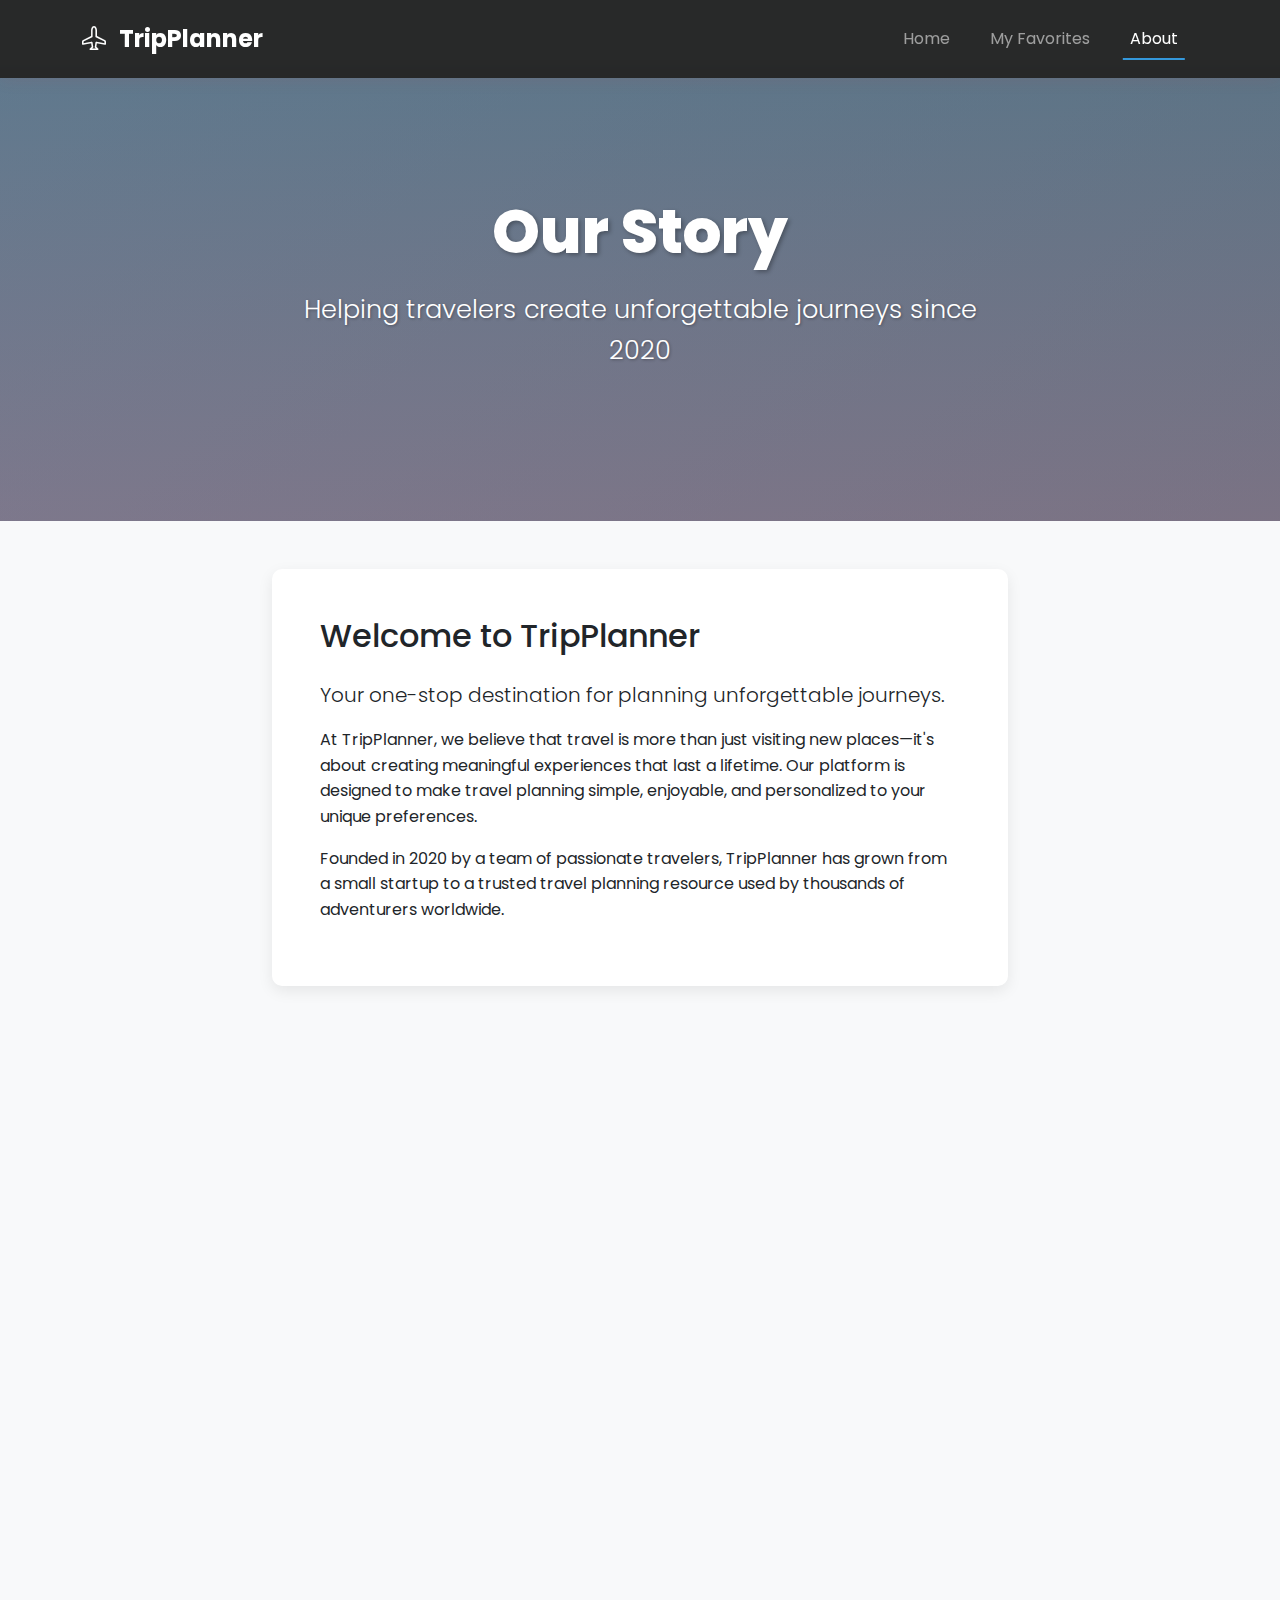
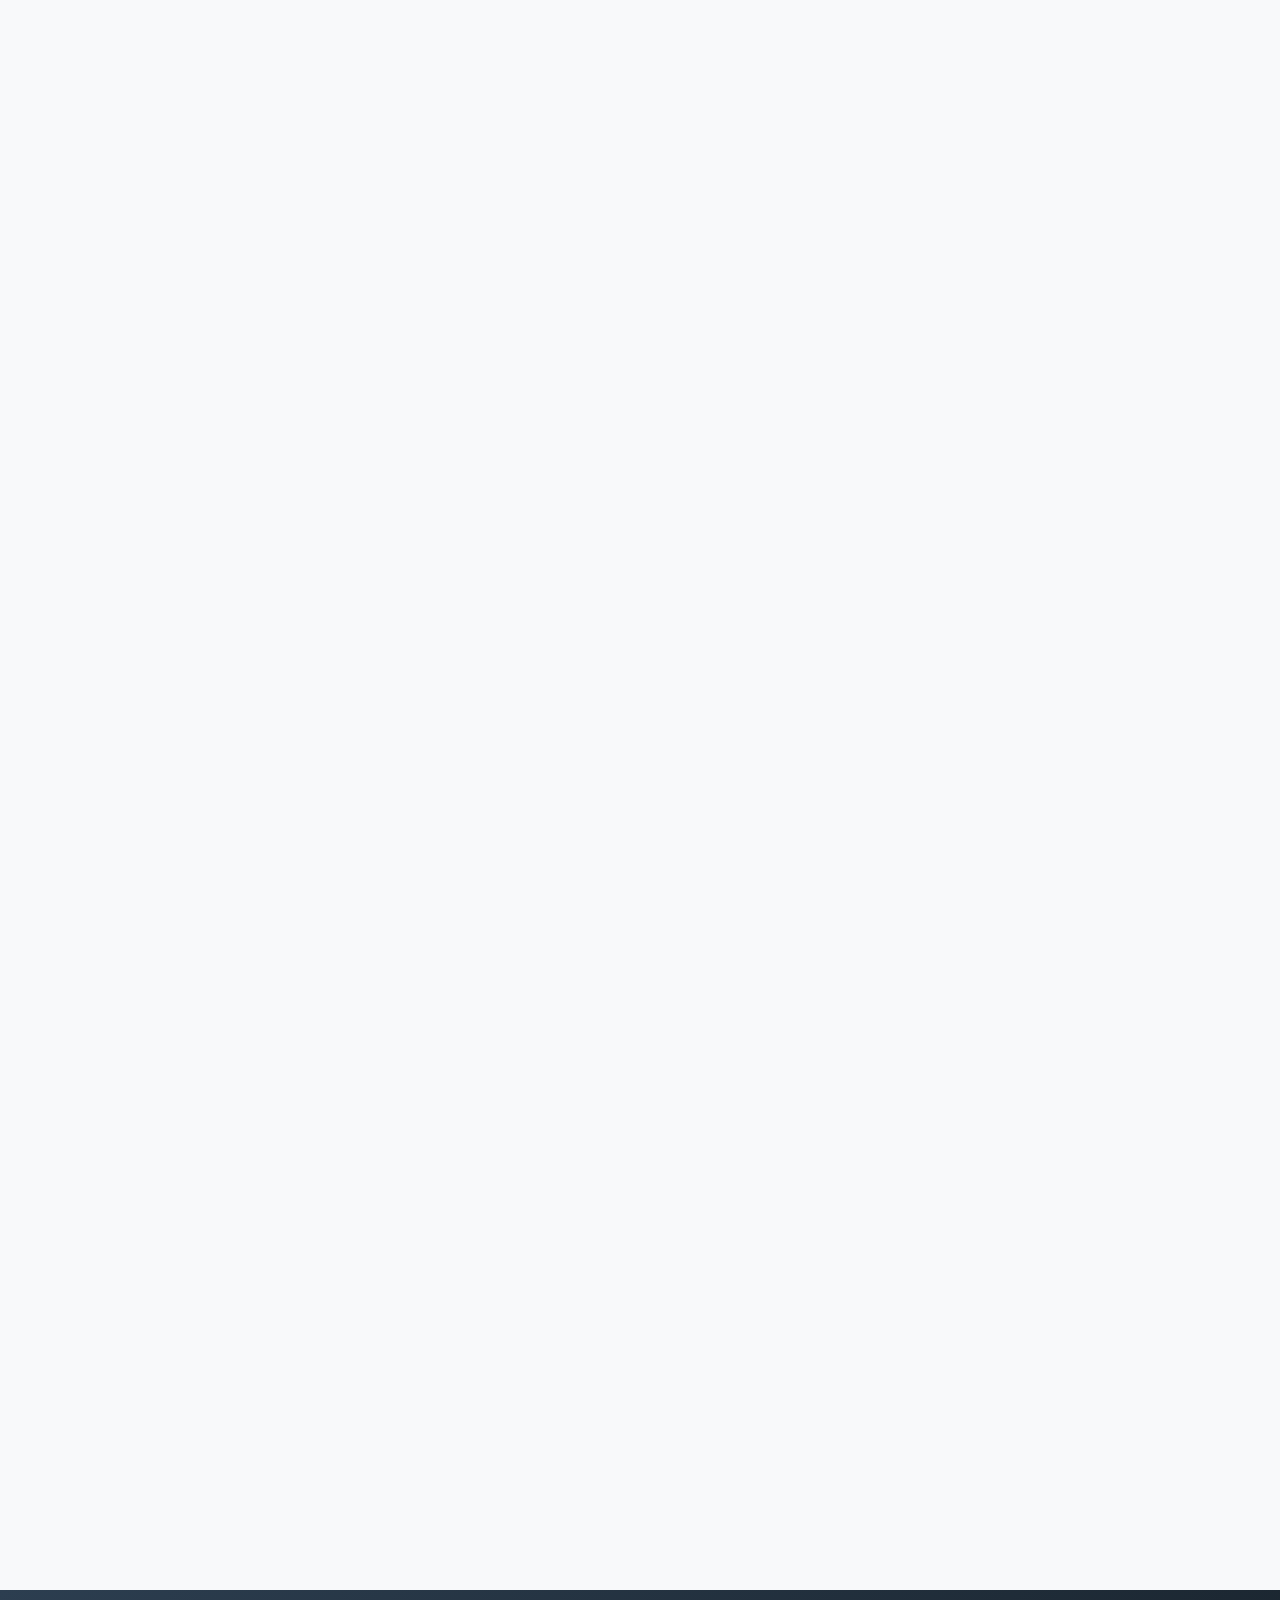
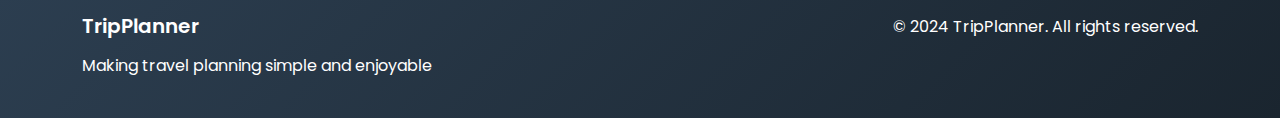
==== commit 0c13e6f0: "Refactor explore.js and about.js for improved readability; update about.html and about.css for layou" ====
--- a/about.html
+++ b/about.html
@@ -13,7 +13,7 @@
     <link rel="stylesheet" href="about.css">
 </head>
 <body>
-    <nav class="navbar navbar-expand-lg navbar-dark bg-dark">
+    <nav class="navbar navbar-expand-lg navbar-dark bg-dark fixed-top">
         <div class="container">
             <a class="navbar-brand" href="index.html"><i class="bi bi-airplane"></i> TripPlanner</a>
             <button class="navbar-toggler" type="button" data-bs-toggle="collapse" data-bs-target="#navbarNav">
@@ -199,7 +199,6 @@
         </div>
     </div>
 
-    <!-- Favorites Modal -->
     <div class="modal fade" id="favoritesModal" tabindex="-1">
         <div class="modal-dialog modal-lg">
             <div class="modal-content">
@@ -209,7 +208,6 @@
                 </div>
                 <div class="modal-body">
                     <div class="row" id="favoritesList">
-                        <!-- Favorites will be displayed here -->
                     </div>
                 </div>
             </div>
@@ -233,4 +231,4 @@
     <script src="https://cdn.jsdelivr.net/npm/bootstrap@5.3.0/dist/js/bootstrap.bundle.min.js"></script>
     <script src="about.js"></script>
 </body>
-</html> +</html>--- a/styles.css
+++ b/styles.css
@@ -1,3 +1,4 @@
+
 body {
     font-family: 'Poppins', 'Segoe UI', Tahoma, Geneva, Verdana, sans-serif;
     background-color: #f8f9fa;
@@ -5,39 +6,21 @@
     line-height: 1.6;
     overflow-x: hidden;
     scroll-behavior: smooth;
-}
-
-/* Custom scrollbar */
-::-webkit-scrollbar {
-    width: 8px;
-}
-
-::-webkit-scrollbar-track {
-    background: #f1f1f1;
-}
-
-::-webkit-scrollbar-thumb {
-    background: #3498db;
-    border-radius: 10px;
-}
-
-::-webkit-scrollbar-thumb:hover {
-    background: #2980b9;
-}
-
-/* Navbar styling */
+    padding-top: 76px; 
+}
+
+
 .navbar {
-    box-shadow: 0 2px 15px rgba(0, 0, 0, 0.1);
+    box-shadow: 0 2px 15px rgba(186, 59, 59, 0.1);
     padding: 15px 0;
     transition: all 0.3s ease;
-    background: rgba(33, 37, 41, 0.95) !important;
+    background: rgba(28, 29, 30, 0.95) !important;
     backdrop-filter: blur(10px);
     -webkit-backdrop-filter: blur(10px);
-}
-
-.navbar.scrolled {
-    padding: 10px 0;
-    background: rgba(33, 37, 41, 0.98) !important;
+    position: fixed;
+    width: 100%;
+    top: 0;
+    z-index: 1000;
 }
 
 .navbar-brand {
@@ -49,10 +32,6 @@
 .navbar-brand i {
     margin-right: 8px;
     transition: transform 0.3s ease;
-}
-
-.navbar-brand:hover i {
-    transform: rotate(15deg);
 }
 
 .nav-link {
@@ -79,7 +58,6 @@
     width: 80%;
 }
 
-/* Hero section */
 .hero-section {
     background: linear-gradient(rgba(0, 0, 0, 0.5), rgba(0, 0, 0, 0.5)), 
                 url('images/hero.jpg');
@@ -131,21 +109,7 @@
     box-shadow: 0 6px 20px rgba(52, 152, 219, 0.6);
 }
 
-.search-box {
-    backdrop-filter: blur(10px);
-    background-color: rgba(255, 255, 255, 0.9) !important;
-    border-radius: 10px !important;
-    box-shadow: 0 10px 30px rgba(0, 0, 0, 0.15);
-    animation: fadeInUp 1s ease 0.6s;
-    animation-fill-mode: both;
-    transition: all 0.3s ease;
-}
-
-.search-box:hover {
-    box-shadow: 0 15px 40px rgba(0, 0, 0, 0.2);
-}
-
-/* Cards styling */
+
 .card {
     border: none;
     border-radius: 10px;
@@ -200,7 +164,6 @@
     box-shadow: 0 4px 10px rgba(52, 152, 219, 0.3);
 }
 
-/* Form controls */
 .form-control {
     border-radius: 8px;
     padding: 12px 15px;
@@ -226,7 +189,6 @@
     border-color: #3498db;
 }
 
-/* Focused form elements */
 .focused {
     transition: all 0.3s ease;
 }
@@ -240,119 +202,6 @@
     box-shadow: 0 10px 25px rgba(52, 152, 219, 0.15);
 }
 
-/* Destination cards */
-.destination-card {
-    cursor: pointer;
-    margin-bottom: 25px;
-    position: relative;
-    border-radius: 10px;
-    overflow: hidden;
-}
-
-.destination-card img {
-    height: 220px;
-    object-fit: cover;
-    width: 100%;
-    transition: all 0.5s ease;
-}
-
-.destination-card:hover img {
-    transform: scale(1.05);
-}
-
-.destination-card .card-body {
-    padding: 20px;
-}
-
-.destination-card .favorite-btn {
-    position: absolute;
-    top: 15px;
-    right: 15px;
-    background: rgba(255, 255, 255, 0.9);
-    border: none;
-    border-radius: 50%;
-    width: 40px;
-    height: 40px;
-    display: flex;
-    align-items: center;
-    justify-content: center;
-    cursor: pointer;
-    transition: all 0.3s ease;
-    z-index: 10;
-    box-shadow: 0 2px 10px rgba(0, 0, 0, 0.1);
-}
-
-.destination-card .favorite-btn:hover {
-    background: white;
-    transform: scale(1.15);
-    box-shadow: 0 5px 15px rgba(0, 0, 0, 0.15);
-}
-
-.destination-card .favorite-btn i {
-    color: #e74c3c;
-    font-size: 1.2rem;
-    transition: all 0.3s ease;
-}
-
-.destination-card .favorite-btn:hover i {
-    transform: scale(1.1);
-}
-
-.destination-card .card-text {
-    line-height: 1.8;
-}
-
-.destination-card .card-text i {
-    margin-right: 5px;
-    color: #3498db;
-}
-
-.view-toggle .btn {
-    padding: 0.25rem 0.5rem;
-    border-radius: 5px;
-    transition: all 0.3s ease;
-}
-
-.view-toggle .btn.active {
-    background-color: #3498db;
-    color: white;
-    box-shadow: 0 2px 5px rgba(52, 152, 219, 0.3);
-}
-
-.list-view .destination-card {
-    display: flex;
-    margin-bottom: 1.5rem;
-}
-
-.list-view .destination-card img {
-    width: 250px;
-    height: 180px;
-    border-radius: 10px 0 0 10px;
-}
-
-.list-view .card-body {
-    flex: 1;
-}
-
-.weather-info {
-    background-color: #f8f9fa;
-    padding: 0.8rem;
-    border-radius: 8px;
-    margin-top: 0.8rem;
-    transition: all 0.3s ease;
-}
-
-.weather-info:hover {
-    background-color: #e9ecef;
-}
-
-.weather-info i {
-    font-size: 1.2rem;
-    margin-right: 0.5rem;
-    color: #3498db;
-}
-
-/* Modal styling */
 .modal-content {
     border: none;
     border-radius: 15px;
@@ -374,7 +223,7 @@
     padding: 20px 25px;
 }
 
-/* Footer */
+/* Footer styles */
 footer {
     margin-top: auto;
     padding: 40px 0;
@@ -386,7 +235,6 @@
     margin-bottom: 15px;
 }
 
-/* Animations */
 @keyframes fadeInUp {
     from {
         opacity: 0;
@@ -410,40 +258,6 @@
     }
 }
 
-/* Responsive styles */
-@media (max-width: 768px) {
-    .hero-section {
-        padding: 80px 0;
-    }
-    
-    .hero-section h1 {
-        font-size: 2.5rem;
-    }
-    
-    .hero-section .lead {
-        font-size: 1.2rem;
-    }
-
-    .list-view .destination-card {
-        flex-direction: column;
-    }
-
-    .list-view .destination-card img {
-        width: 100%;
-        height: 200px;
-        border-radius: 10px 10px 0 0;
-    }
-    
-    .card {
-        margin-bottom: 20px;
-    }
-    
-    .search-box {
-        margin-top: 30px;
-    }
-}
-
-/* Loading animations */
 .loading {
     position: relative;
 }
@@ -476,9 +290,4 @@
     border-radius: 50%;
     z-index: 101;
     animation: spin 1s linear infinite;
-}
-
-@keyframes spin {
-    0% { transform: translate(-50%, -50%) rotate(0deg); }
-    100% { transform: translate(-50%, -50%) rotate(360deg); }
-} +}--- a/about.css
+++ b/about.css
@@ -1,6 +1,5 @@
-/* About page specific styles */
 .about-hero {
-    background: linear-gradient(rgba(0, 0, 0, 0.6), rgba(0, 0, 0, 0.6)), 
+    background: linear-gradient(rgba(13, 13, 13, 0.6), rgba(160, 17, 17, 0.6)), 
                 url('images/about-hero.jpg');
     background-size: cover;
     background-position: center;
@@ -35,15 +34,6 @@
     text-shadow: 1px 1px 3px rgba(0, 0, 0, 0.3);
 }
 
-/* Divider */
-.divider {
-    height: 3px;
-    width: 60px;
-    background: #3498db;
-    margin: 20px 0 40px;
-}
-
-/* Mission cards */
 .mission-card {
     background-color: white;
     border-radius: 10px;
@@ -80,7 +70,6 @@
     font-weight: 600;
 }
 
-/* Feature cards */
 .feature-card {
     text-align: center;
     padding: 40px 20px;
@@ -108,7 +97,6 @@
     font-weight: 600;
 }
 
-/* Team section */
 .team-image {
     box-shadow: 0 5px 15px rgba(0, 0, 0, 0.1);
     transition: all 0.3s ease;
@@ -138,7 +126,6 @@
     line-height: 1.8;
 }
 
-/* Testimonials */
 .testimonials-section {
     margin: 80px 0;
 }
@@ -193,7 +180,6 @@
     color: #6c757d;
 }
 
-/* Contact section */
 .contact-section {
     margin: 80px 0 40px;
 }
@@ -219,7 +205,6 @@
     font-weight: 600;
 }
 
-/* Animation classes */
 .animate-on-scroll {
     opacity: 0;
     transform: translateY(30px);
@@ -231,7 +216,6 @@
     transform: translateY(0);
 }
 
-/* Responsive styles */
 @media (max-width: 768px) {
     .about-hero h1 {
         font-size: 2.5rem;
@@ -252,4 +236,4 @@
     .contact-item {
         margin-bottom: 30px;
     }
-} +}